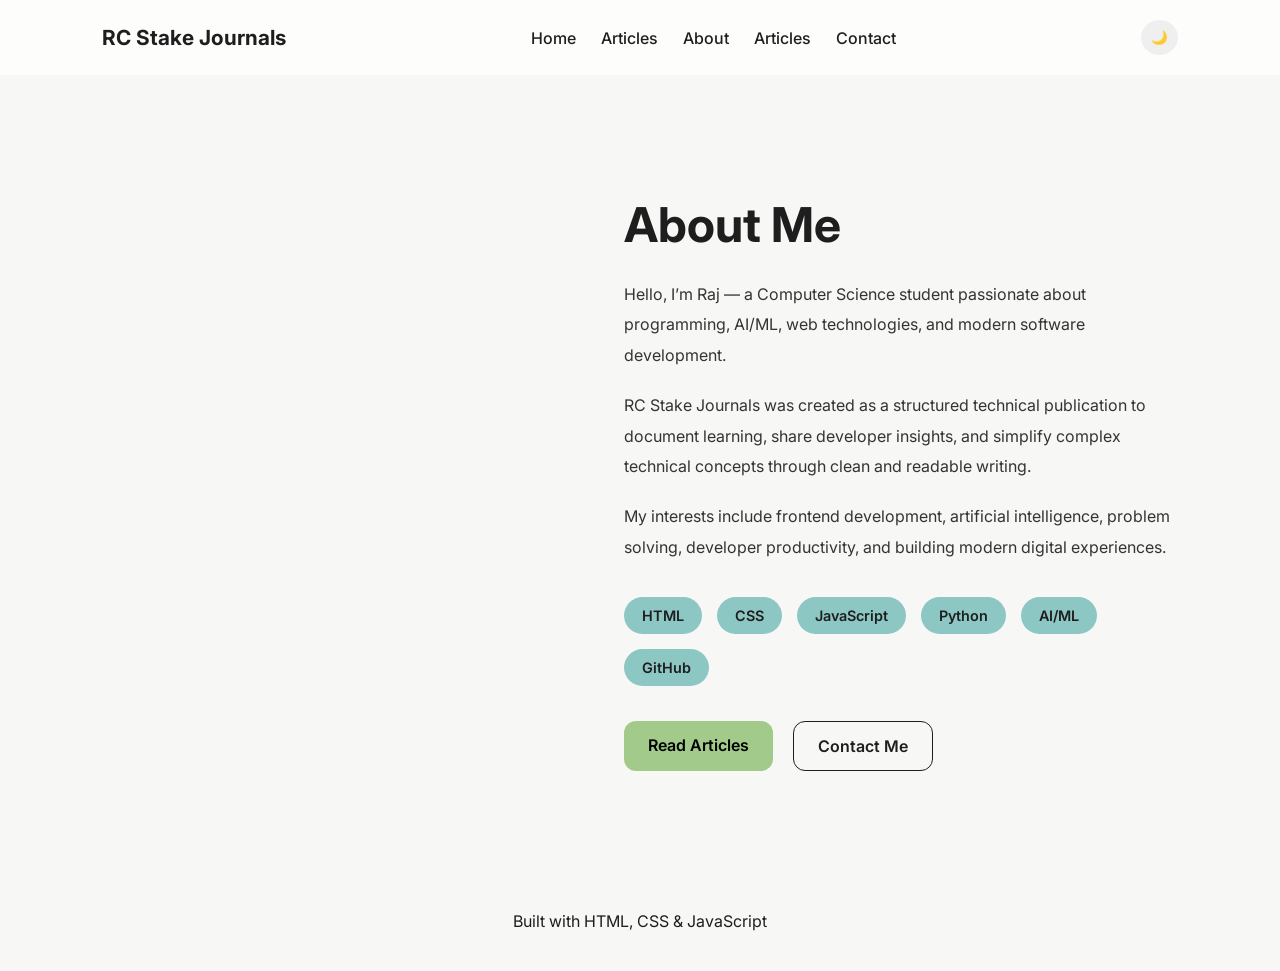
==== about.html @ 85e301f3 "Added about page" ====
<!DOCTYPE html>
<html lang="en">

<head>
    <meta charset="UTF-8">
    <meta name="viewport" content="width=device-width, initial-scale=1.0">
    <title>About | RC Stake Journals</title>

    <link rel="stylesheet" href="css/style.css">

    <link href="https://fonts.googleapis.com/css2?family=Inter:wght@300;400;500;600;700&display=swap"
        rel="stylesheet">
</head>

<body>

    <header class="navbar">

        <div class="logo">RC Stake Journals</div>

        <nav>
            <ul class="nav-links">
                <li><a href="index.html">Home</a></li>
                <li><a href="blog.html">Articles</a></li>
                <li><a href="about.html">About</a></li>
                <li><a href="article.html">Articles</a></li>
                
                <li><a href="mailto:chrahul0205@gmail.com">Contact</a></li>
            </ul>
        </nav>

        <button id="theme-toggle">🌙</button>

    </header>

    <section class="about-section">

        <div class="about-container">

            <div class="about-image">
                <img src="https://picsum.photos/400?person" alt="">
            </div>

            <div class="about-content">

                <h1>About Me</h1>

                <p>
                    Hello, I’m Raj — a Computer Science student passionate about programming,
                    AI/ML, web technologies, and modern software development.
                </p>

                <p>
                    RC Stake Journals was created as a structured technical publication
                    to document learning, share developer insights, and simplify complex
                    technical concepts through clean and readable writing.
                </p>

                <p>
                    My interests include frontend development, artificial intelligence,
                    problem solving, developer productivity, and building modern digital experiences.
                </p>

                <div class="skills">

                    <span>HTML</span>
                    <span>CSS</span>
                    <span>JavaScript</span>
                    <span>Python</span>
                    <span>AI/ML</span>
                    <span>GitHub</span>

                </div>

                <div class="about-buttons">

                    <a href="blog.html" class="btn primary-btn">
                        Read Articles
                    </a>

                    <a href="mailto:yourmail@gmail.com" class="btn secondary-btn">
                        Contact Me
                    </a>

                </div>

            </div>

        </div>

    </section>

    <footer>

        <p>
            Built with HTML, CSS & JavaScript
        </p>

    </footer>

    <script src="js/script.js"></script>

</body>

</html>
---- css/style.css ----
*{
    margin:0;
    padding:0;
    box-sizing:border-box;
}

:root{
    --bg:#F7F8F5;
    --text:#1E1E1E;
    --primary:#A2CB8B;
    --secondary:#8CC7C4;
    --card:#ffffff;
}

body.dark{
    --bg:#121212;
    --text:#ffffff;
    --card:#1E1E1E;
}

body{
    font-family:'Inter',sans-serif;
    background:var(--bg);
    color:var(--text);
    transition:0.3s;
}

.navbar{
    display:flex;
    justify-content:space-between;
    align-items:center;
    padding:20px 8%;
    position:sticky;
    top:0;
    background:rgba(255,255,255,0.7);
    backdrop-filter:blur(10px);
}

.logo{
    font-size:1.3rem;
    font-weight:700;
}

.nav-links{
    display:flex;
    list-style:none;
    gap:25px;
}

.nav-links a{
    text-decoration:none;
    color:var(--text);
    font-weight:500;
}

#theme-toggle{
    border:none;
    padding:10px;
    border-radius:50%;
    cursor:pointer;
}

.hero{
    min-height:80vh;
    display:flex;
    justify-content:center;
    align-items:center;
    text-align:center;
    padding:40px;
}

.hero-content h1{
    font-size:4rem;
    margin-bottom:20px;
}

.hero-content p{
    max-width:700px;
    margin:auto;
    line-height:1.7;
    margin-bottom:30px;
}

.hero-buttons{
    display:flex;
    justify-content:center;
    gap:20px;
}

.btn{
    padding:14px 24px;
    border-radius:12px;
    text-decoration:none;
    font-weight:600;
}

.primary-btn{
    background:var(--primary);
    color:#000;
}

.secondary-btn{
    border:1px solid var(--text);
    color:var(--text);
}

.featured{
    padding:80px 8%;
}

.featured h2{
    margin-bottom:40px;
    font-size:2rem;
}

.blog-grid{
    display:grid;
    grid-template-columns:repeat(auto-fit,minmax(280px,1fr));
    gap:30px;
}

.card{
    background:var(--card);
    border-radius:20px;
    overflow:hidden;
    transition:0.3s;
    box-shadow:0 10px 30px rgba(0,0,0,0.05);
}

.card:hover{
    transform:translateY(-8px);
}

.card img{
    width:100%;
    height:220px;
    object-fit:cover;
}

.card-content{
    padding:25px;
}

.tag{
    display:inline-block;
    background:var(--secondary);
    padding:6px 12px;
    border-radius:20px;
    margin-bottom:15px;
    font-size:0.8rem;
}

.card-content h3{
    margin-bottom:15px;
}

footer{
    text-align:center;
    padding:40px;
}

@media(max-width:768px){

    .hero-content h1{
        font-size:2.5rem;
    }

    .navbar{
        flex-direction:column;
        gap:20px;
    }

    .nav-links{
        flex-wrap:wrap;
        justify-content:center;
    }

}
.page-header{
    padding:120px 8% 60px;
    text-align:center;
}

.page-header h1{
    font-size:3rem;
    margin-bottom:20px;
}

.page-header p{
    max-width:700px;
    margin:auto;
    line-height:1.7;
    opacity:0.8;
}
.card-link{
    text-decoration:none;
    color:inherit;
}
.article-hero{
    padding:120px 8% 40px;
}

.article-container{
    max-width:900px;
    margin:auto;
}

.article-hero h1{
    font-size:3rem;
    margin:20px 0;
    line-height:1.2;
}

.article-meta{
    opacity:0.7;
    margin-bottom:30px;
}

.article-cover{
    width:100%;
    border-radius:24px;
    margin-top:20px;
}

.article-content-section{
    padding:40px 8% 100px;
}

.article-content-section p{
    line-height:1.9;
    margin-bottom:25px;
    font-size:1.05rem;
}

.article-content-section h2{
    margin:50px 0 20px;
    font-size:2rem;
}

.article-content-section ul{
    margin-left:20px;
    margin-bottom:30px;
}

.article-content-section li{
    margin-bottom:10px;
}

@media(max-width:768px){

    .article-hero h1{
        font-size:2.2rem;
    }

}
.about-section{
    padding:120px 8% 100px;
}

.about-container{
    display:grid;
    grid-template-columns:1fr 1.2fr;
    gap:60px;
    align-items:center;
    max-width:1200px;
    margin:auto;
}

.about-image img{
    width:100%;
    border-radius:30px;
    box-shadow:0 20px 40px rgba(0,0,0,0.08);
}

.about-content h1{
    font-size:3rem;
    margin-bottom:25px;
}

.about-content p{
    line-height:1.9;
    margin-bottom:20px;
    opacity:0.9;
}

.skills{
    display:flex;
    flex-wrap:wrap;
    gap:15px;
    margin:35px 0;
}

.skills span{
    background:var(--secondary);
    padding:10px 18px;
    border-radius:30px;
    font-size:0.9rem;
    font-weight:600;
}

.about-buttons{
    display:flex;
    gap:20px;
    margin-top:30px;
}

@media(max-width:900px){

    .about-container{
        grid-template-columns:1fr;
    }

    .about-content h1{
        font-size:2.3rem;
    }

}
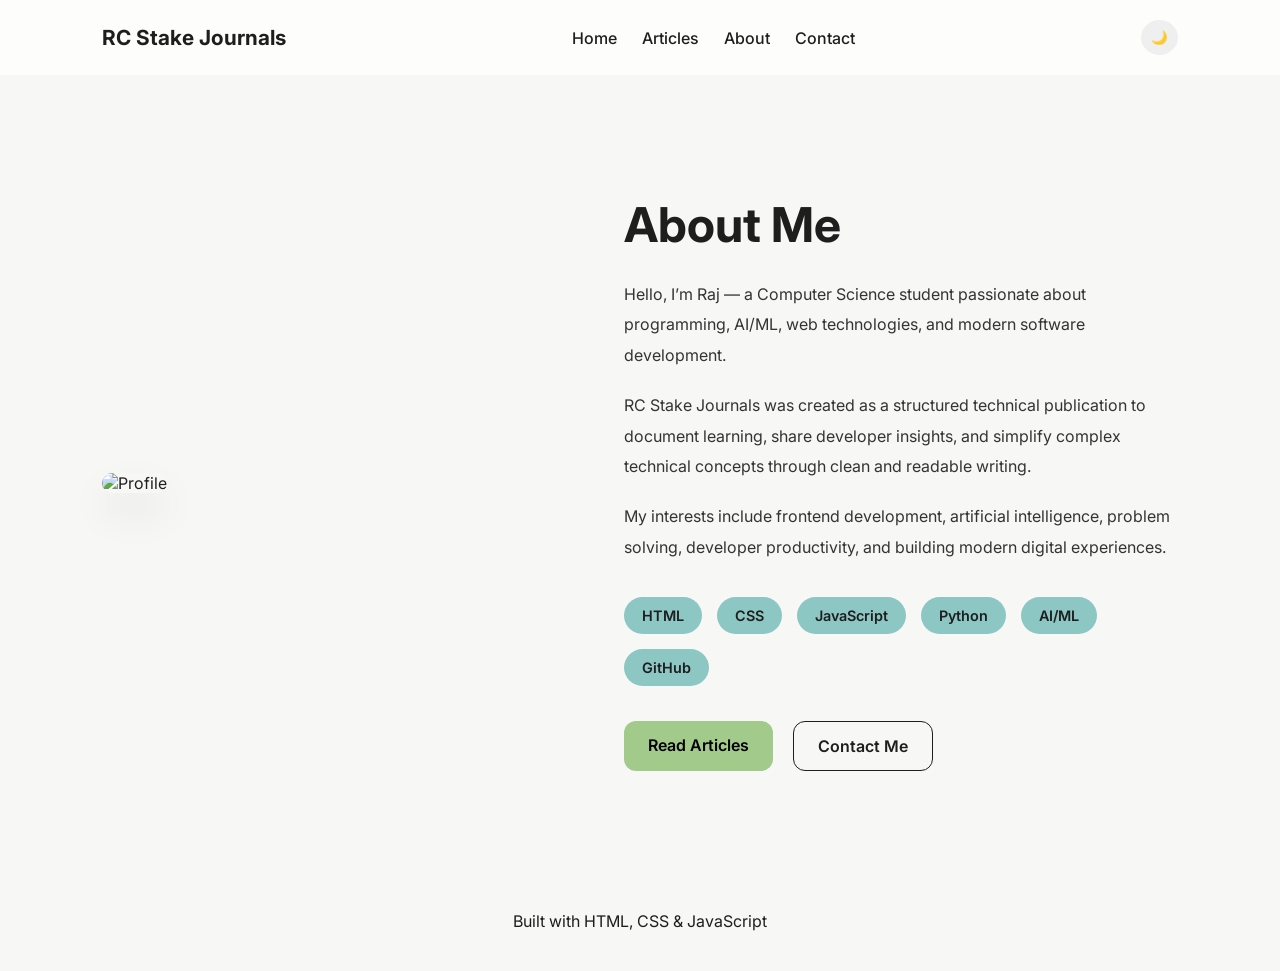
==== commit e778a263: "Fixed about page" ====
--- a/about.html
+++ b/about.html
@@ -23,9 +23,7 @@
                 <li><a href="index.html">Home</a></li>
                 <li><a href="blog.html">Articles</a></li>
                 <li><a href="about.html">About</a></li>
-                <li><a href="article.html">Articles</a></li>
-                
-                <li><a href="mailto:chrahul0205@gmail.com">Contact</a></li>
+                <li><a href="mailto:yourmail@gmail.com">Contact</a></li>
             </ul>
         </nav>
 
@@ -38,7 +36,7 @@
         <div class="about-container">
 
             <div class="about-image">
-                <img src="https://picsum.photos/400?person" alt="">
+                <img src="https://picsum.photos/500/600?random=22" alt="Profile">
             </div>
 
             <div class="about-content">
@@ -91,11 +89,7 @@
     </section>
 
     <footer>
-
-        <p>
-            Built with HTML, CSS & JavaScript
-        </p>
-
+        <p>Built with HTML, CSS & JavaScript</p>
     </footer>
 
     <script src="js/script.js"></script>
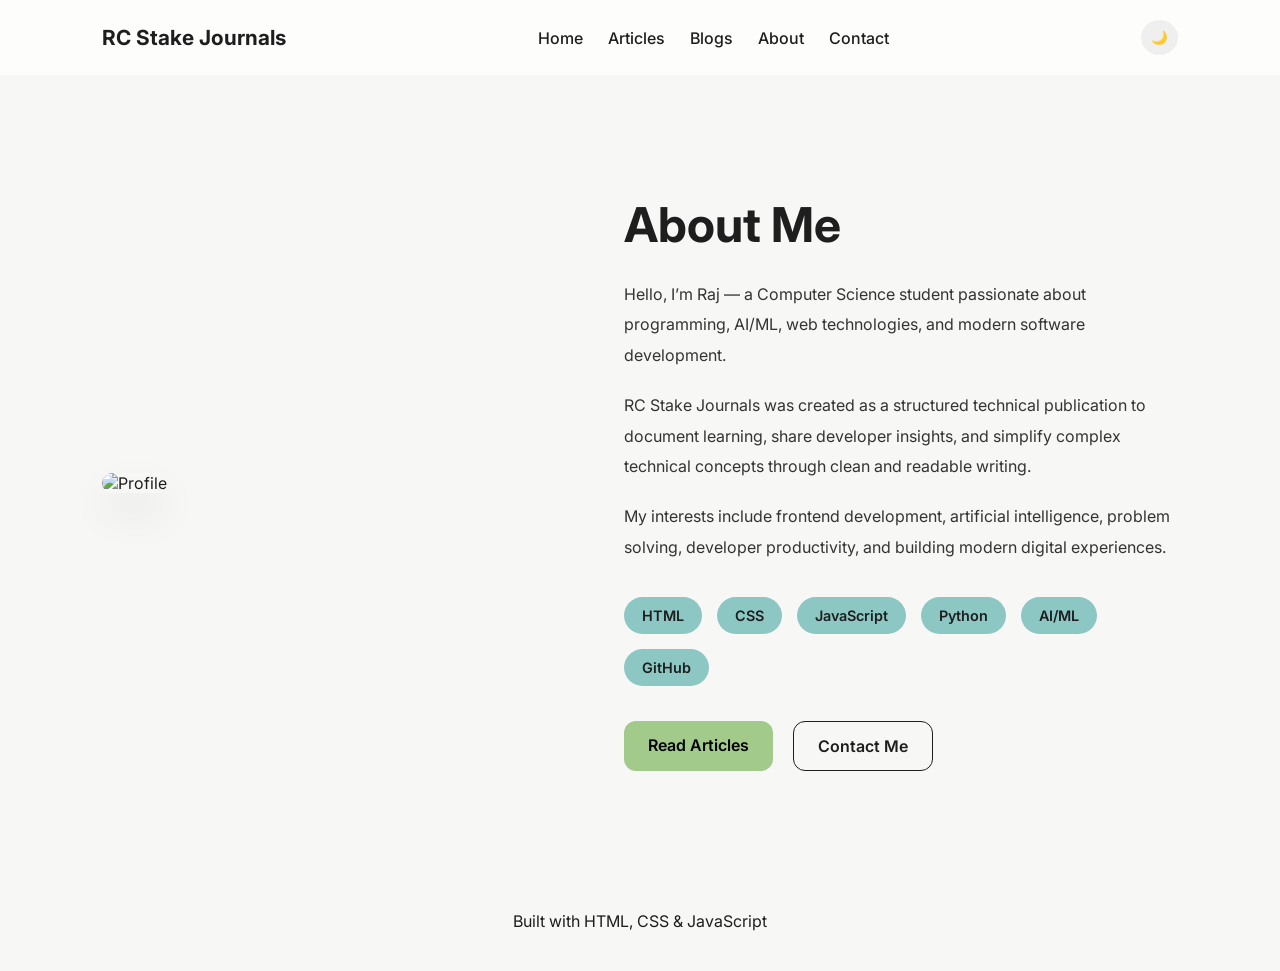
==== commit d883a527: "Fixed duplicate navbar item" ====
--- a/about.html
+++ b/about.html
@@ -20,12 +20,13 @@
 
         <nav>
             <ul class="nav-links">
-                <li><a href="index.html">Home</a></li>
-                <li><a href="blog.html">Articles</a></li>
-                <li><a href="about.html">About</a></li>
-                <li><a href="mailto:yourmail@gmail.com">Contact</a></li>
+                 <li><a href="index.html">Home</a></li>
+                 <li><a href="article.html">Articles</a></li>
+                 <li><a href="blog.html">Blogs</a></li>
+                 <li><a href="about.html">About</a></li>
+                 <li><a href="mailto:chrahul0205@gmail.com">Contact</a></li>
             </ul>
-        </nav>
+    </nav>
 
         <button id="theme-toggle">🌙</button>
 
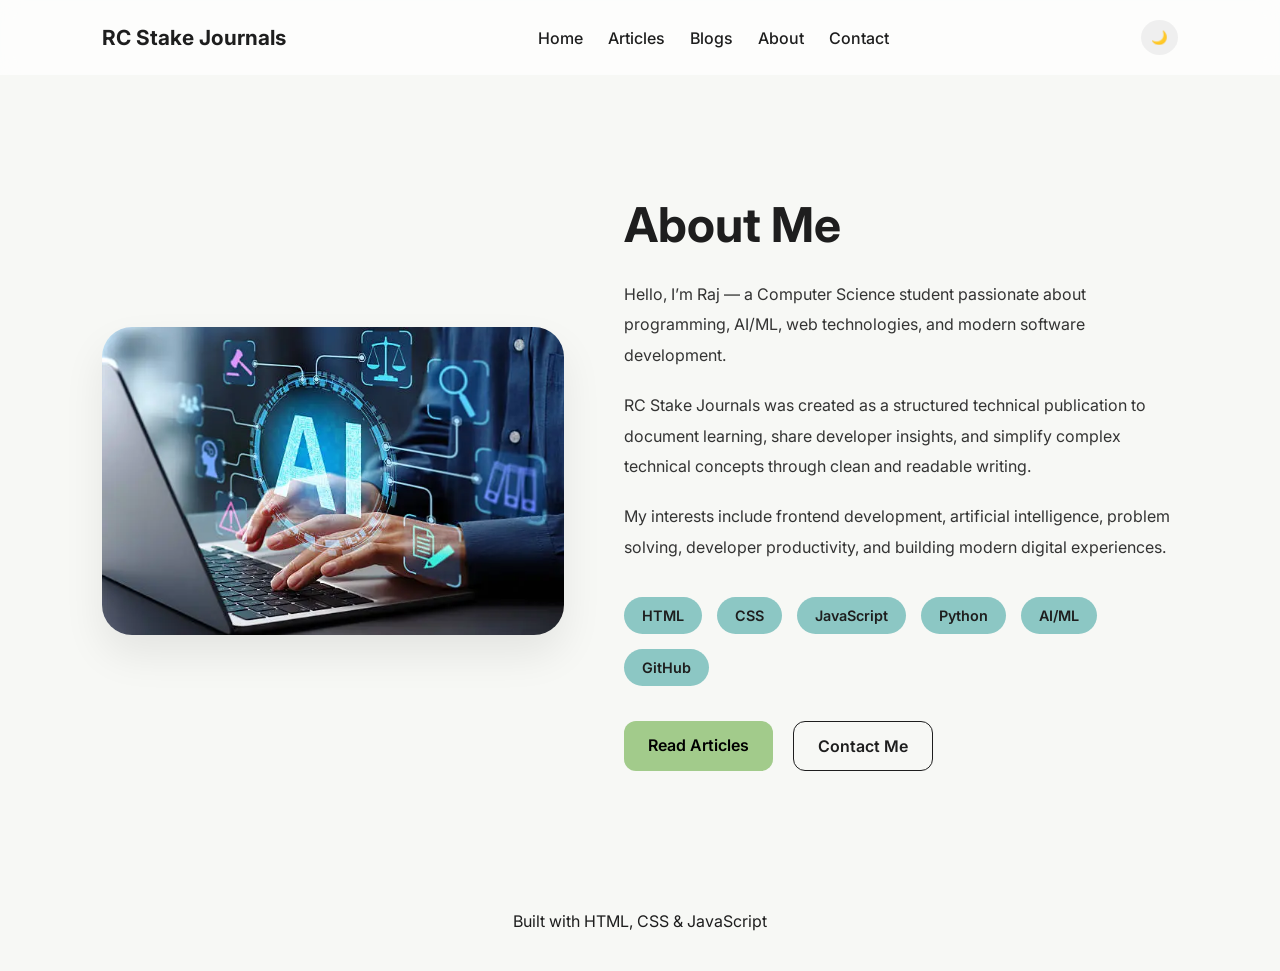
==== commit a4e16021: "update images" ====
--- a/about.html
+++ b/about.html
@@ -37,7 +37,7 @@
         <div class="about-container">
 
             <div class="about-image">
-                <img src="https://picsum.photos/500/600?random=22" alt="Profile">
+                <img src="assets/aitech1.webp" alt="Profile">
             </div>
 
             <div class="about-content">
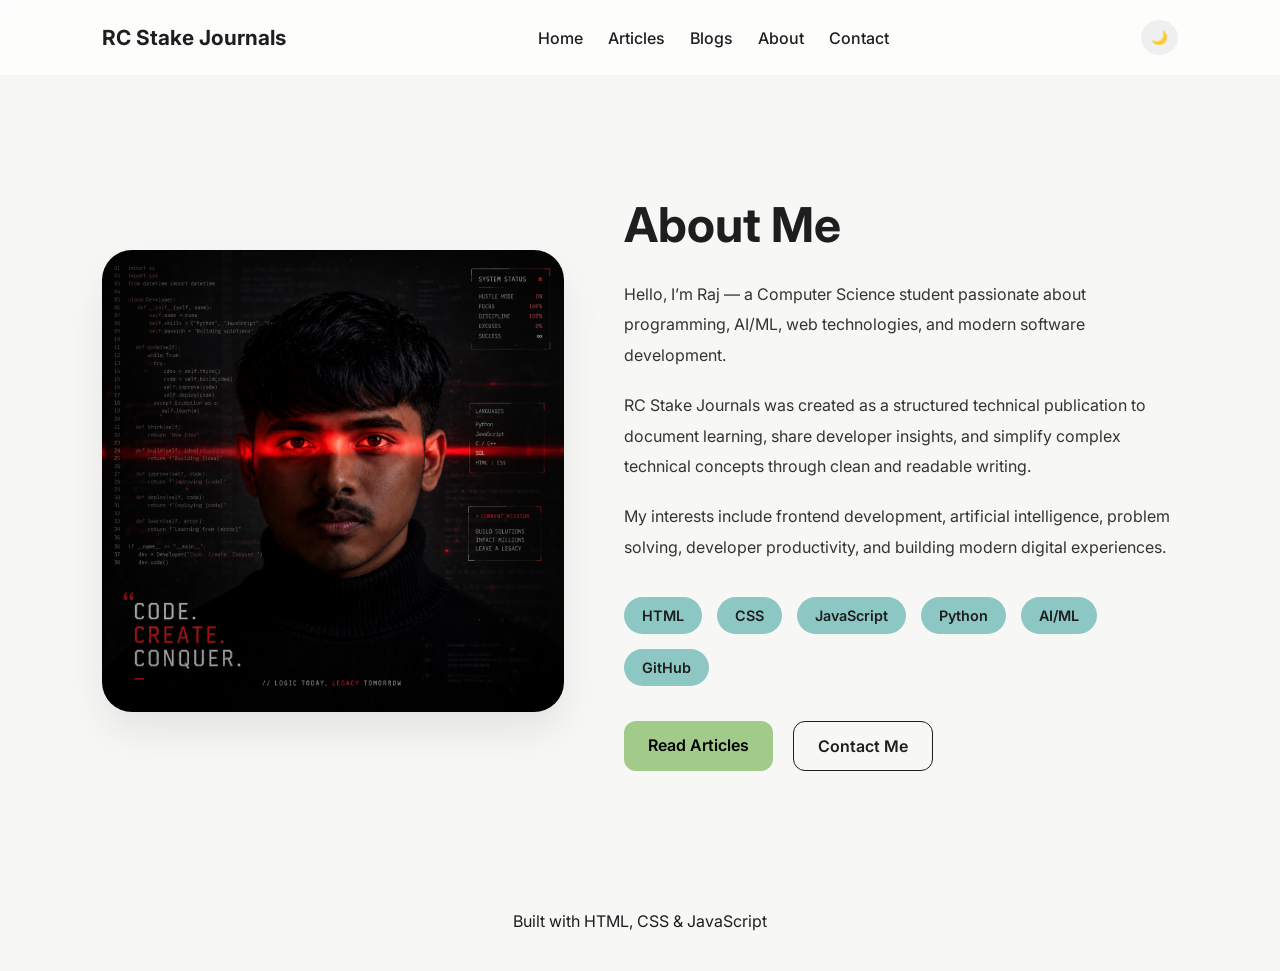
==== commit 466a48bf: "image upload" ====
--- a/about.html
+++ b/about.html
@@ -37,7 +37,7 @@
         <div class="about-container">
 
             <div class="about-image">
-                <img src="assets/aitech1.webp" alt="Profile">
+                <img src="assets/profile.jpeg" alt="Profile">
             </div>
 
             <div class="about-content">
